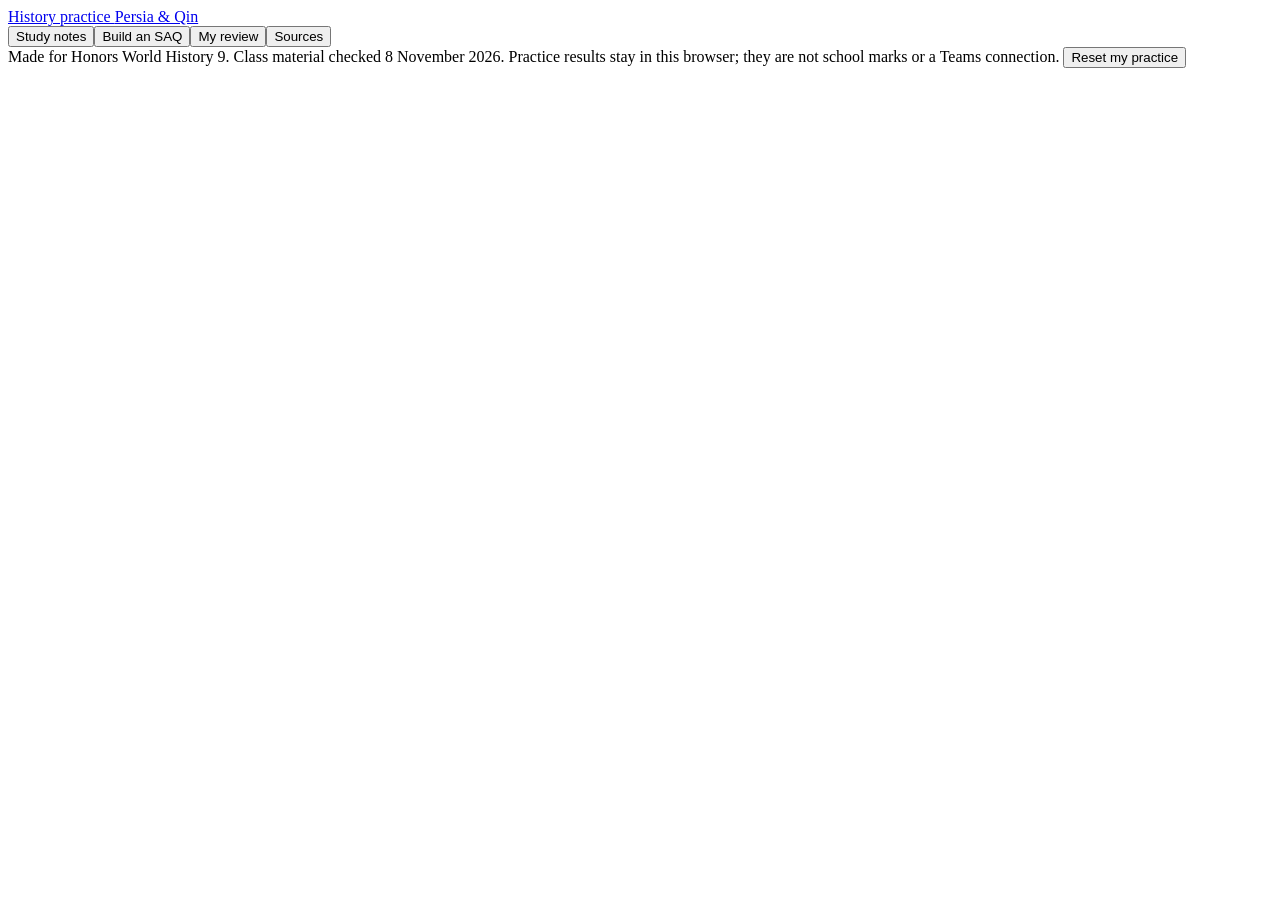
==== index.html @ c7b2fda8 "Publish index.html from verified mobile study guide" ====
<!doctype html>
<html lang="en"><head><meta charset="utf-8"><meta name="viewport" content="width=device-width,initial-scale=1"><meta name="description" content="Brief Persia and Qin revision notes with a sentence-building TEA practice game."><title>Persia & Qin • SAQ Lab</title><link rel="stylesheet" href="style.css"><script defer src="data.js"></script><script defer src="app.js"></script></head>
<body><header><a class="brand" href="#notes">History practice <span>Persia & Qin</span></a><nav aria-label="Main"><button data-view="notes">Study notes</button><button data-view="practice">Build an SAQ</button><button data-view="review">My review</button><button data-view="sources">Sources</button></nav></header><main id="main"></main><footer>Made for Honors World History 9. Class material checked 8 November 2026. Practice results stay in this browser; they are not school marks or a Teams connection. <button id="reset">Reset my practice</button></footer><dialog id="confirm"><h2>Reset all practice?</h2><p>This clears this site’s saved choices and first-answer scores on this browser only.</p><button id="cancelReset">Keep progress</button><button id="doReset">Reset progress</button></dialog></body></html>
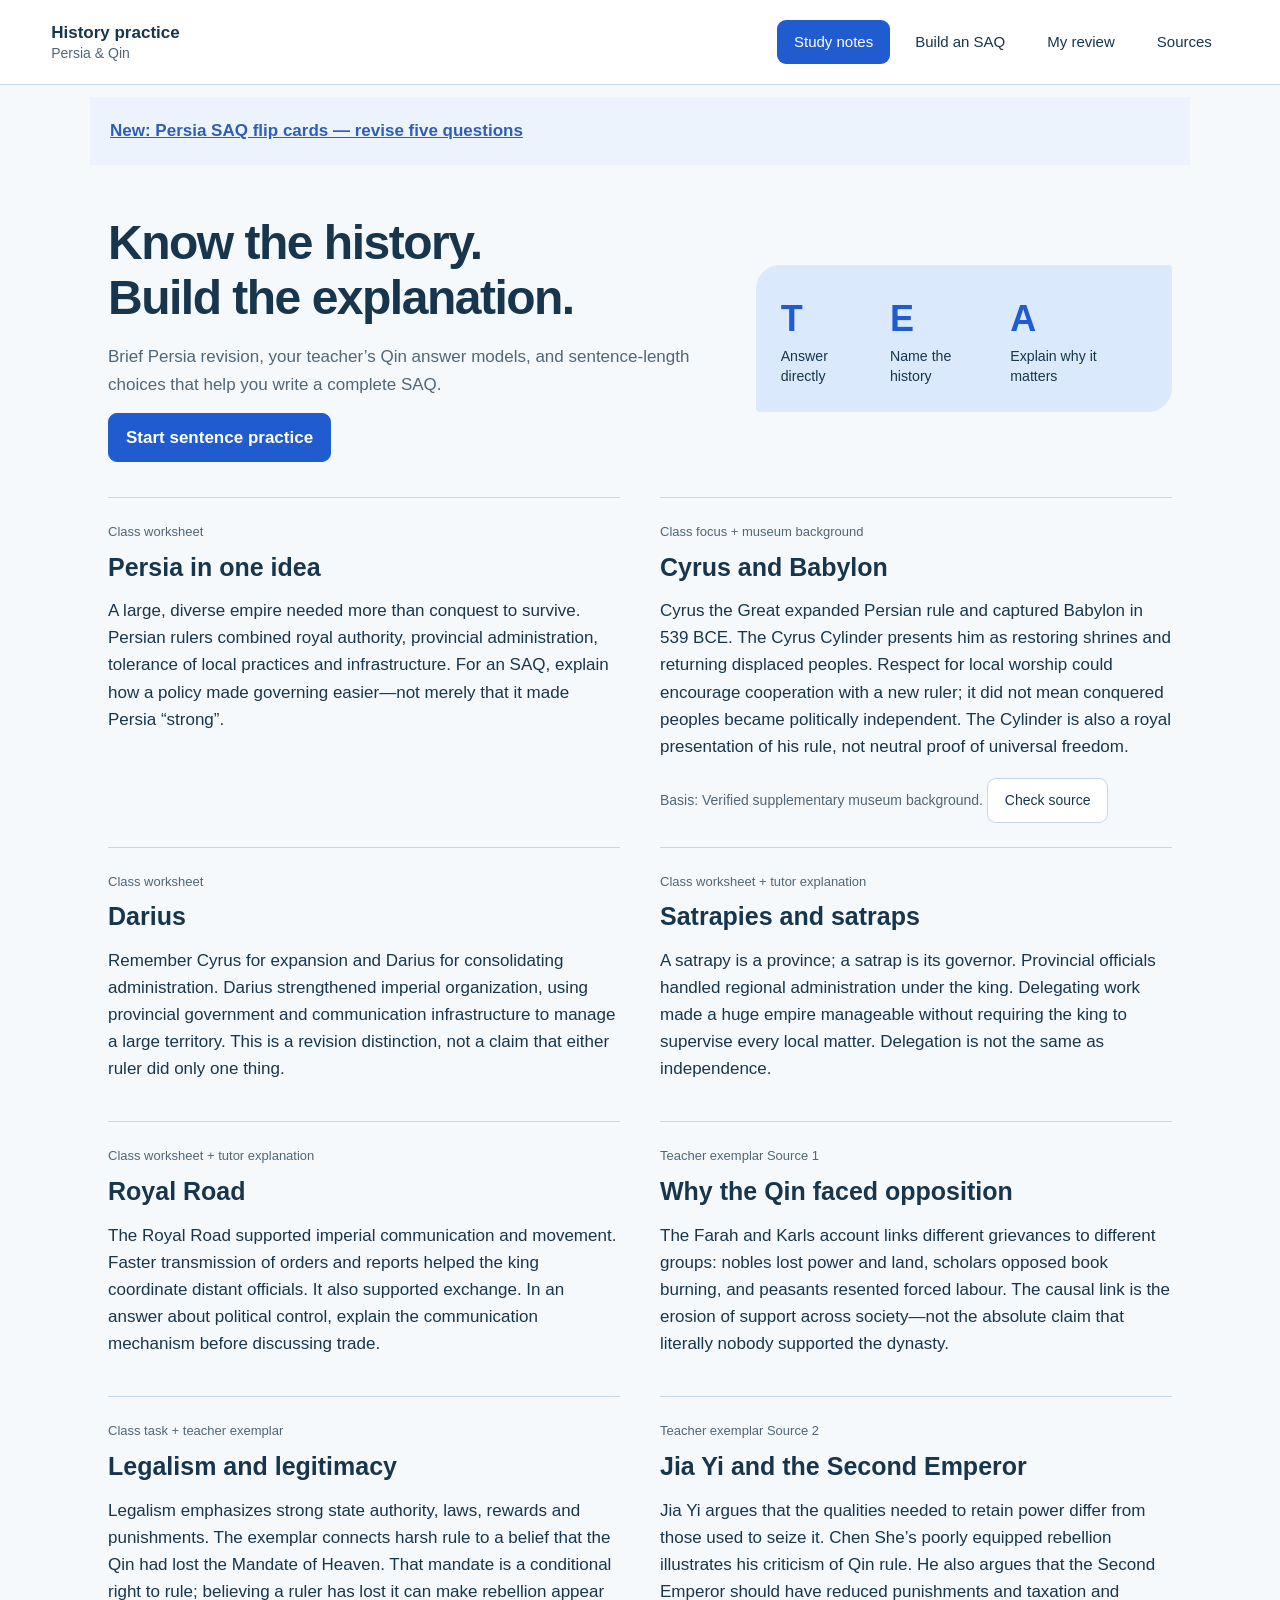
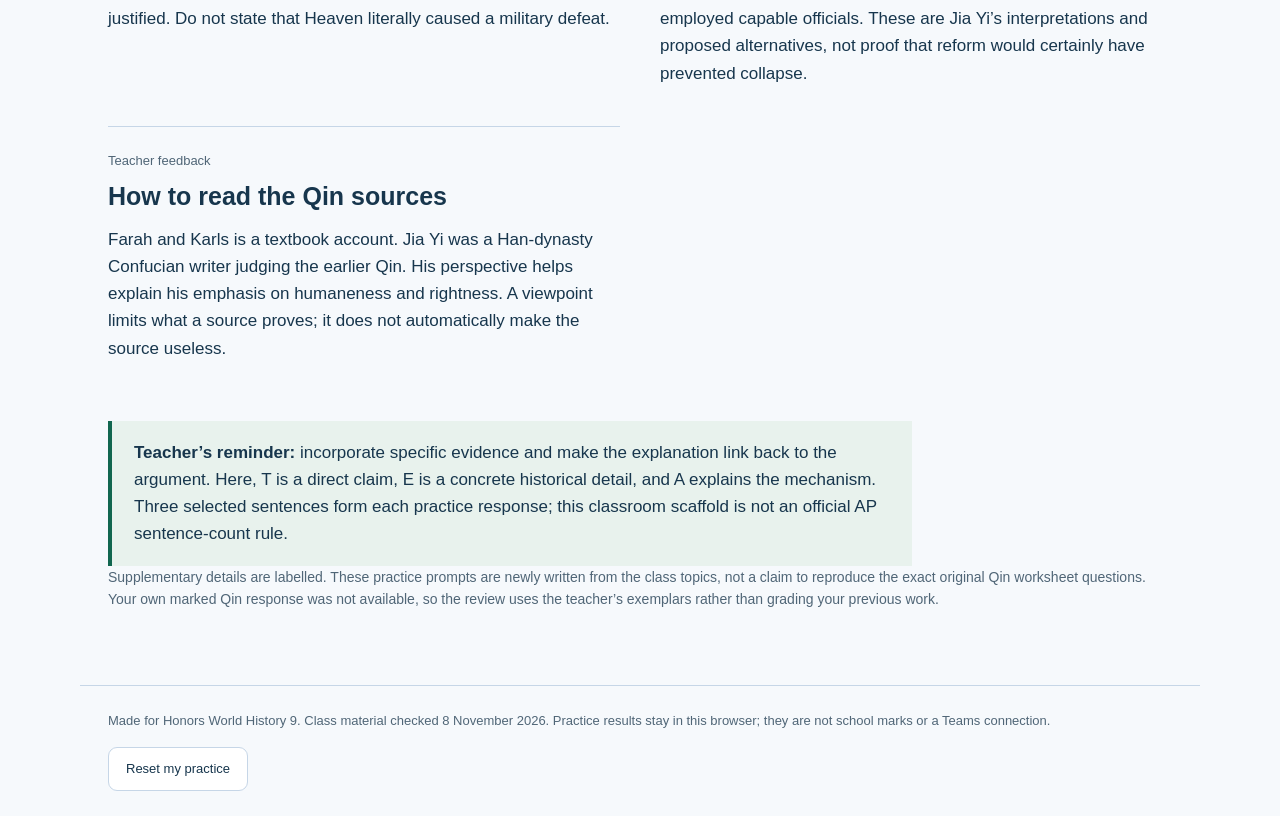
==== commit 571b9e2b: "Link the Persia SAQ answer cards from the study guide" ====
--- a/index.html
+++ b/index.html
@@ -1,3 +1,3 @@
 <!doctype html>
 <html lang="en"><head><meta charset="utf-8"><meta name="viewport" content="width=device-width,initial-scale=1"><meta name="description" content="Brief Persia and Qin revision notes with a sentence-building TEA practice game."><title>Persia & Qin • SAQ Lab</title><link rel="stylesheet" href="style.css"><script defer src="data.js"></script><script defer src="app.js"></script></head>
-<body><header><a class="brand" href="#notes">History practice <span>Persia & Qin</span></a><nav aria-label="Main"><button data-view="notes">Study notes</button><button data-view="practice">Build an SAQ</button><button data-view="review">My review</button><button data-view="sources">Sources</button></nav></header><main id="main"></main><footer>Made for Honors World History 9. Class material checked 8 November 2026. Practice results stay in this browser; they are not school marks or a Teams connection. <button id="reset">Reset my practice</button></footer><dialog id="confirm"><h2>Reset all practice?</h2><p>This clears this site’s saved choices and first-answer scores on this browser only.</p><button id="cancelReset">Keep progress</button><button id="doReset">Reset progress</button></dialog></body></html>
+<body><header><a class="brand" href="#notes">History practice <span>Persia & Qin</span></a><nav aria-label="Main"><button data-view="notes">Study notes</button><button data-view="practice">Build an SAQ</button><button data-view="review">My review</button><button data-view="sources">Sources</button></nav></header><aside style="max-width:1100px;margin:12px auto;padding:12px 20px;background:#edf3fc;color:#142d50"><a href="cards.html" style="display:inline-flex;min-height:44px;align-items:center;color:#305db8;font-weight:700">New: Persia SAQ flip cards — revise five questions</a></aside><main id="main"></main><footer>Made for Honors World History 9. Class material checked 8 November 2026. Practice results stay in this browser; they are not school marks or a Teams connection. <button id="reset">Reset my practice</button></footer><dialog id="confirm"><h2>Reset all practice?</h2><p>This clears this site’s saved choices and first-answer scores on this browser only.</p><button id="cancelReset">Keep progress</button><button id="doReset">Reset progress</button></dialog></body></html>
--- a/style.css
+++ b/style.css
@@ -0,0 +1,33 @@
+:root{--ink:#17364d;--blue:#205bd0;--light:#edf4fc;--paper:#fff;--edge:#c6d6e7;--muted:#506677;--good:#11664f;--bad:#9a3028}*{box-sizing:border-box}body{margin:0;background:#f6f9fc;color:var(--ink);font:17px/1.6 'Avenir Next',Avenir,'Segoe UI',sans-serif}button,a,input{font:inherit}button{cursor:pointer}button:focus-visible,a:focus-visible,summary:focus-visible{outline:3px solid #bd6718;outline-offset:4px}button{border:1px solid var(--edge);border-radius:9px;background:white;padding:10px 17px;color:var(--ink)}button:hover:not(:disabled){border-color:var(--blue);background:var(--light)}button:disabled{cursor:default}a{color:var(--blue)}header{display:flex;justify-content:space-between;align-items:center;gap:22px;padding:20px 4vw;border-bottom:1px solid var(--edge);background:white}.brand{text-decoration:none;color:var(--ink);font-weight:750;line-height:1.3}.brand span{display:block;color:var(--muted);font-weight:400;font-size:14px}nav{display:flex;gap:8px;flex-wrap:wrap}nav button{border:0;background:transparent;font-size:15px}nav button.active{background:var(--blue);color:white}main{max-width:1120px;margin:0 auto;padding:38px 28px 60px;min-height:70vh}h1{font-size:clamp(30px,4vw,48px);letter-spacing:-1.5px;line-height:1.15;margin:0 0 18px}h2{font-size:25px;line-height:1.25;margin:0 0 14px}h3{font-size:20px;margin:0 0 9px}p{margin:0 0 15px}.intro{max-width:760px;color:var(--muted)}.hero{display:grid;grid-template-columns:1.45fr 1fr;gap:44px;align-items:center;margin-bottom:35px}.method{background:#dae9fc;border-radius:24px 4px 24px 4px;padding:25px;display:flex;gap:14px;align-items:center}.method b{font-size:36px;color:var(--blue);display:block}.method small{line-height:1.4;display:block}.primary{background:var(--blue);color:white;border-color:var(--blue);font-weight:650}.primary:hover:not(:disabled){background:#1647a5;color:white}.notes-grid{display:grid;grid-template-columns:1fr 1fr;gap:0 40px}.note{padding:24px 0;border-top:1px solid var(--edge)}.tag{font-size:13px;color:var(--muted);margin-bottom:9px}.note p{max-width:64ch}.hint{background:#e8f2ed;border-left:4px solid var(--good);padding:18px 22px;margin-top:20px;max-width:85ch}.layout{display:grid;grid-template-columns:235px 1fr;gap:36px}.rail button{display:block;width:100%;text-align:left;margin-bottom:9px;font-size:14px}.rail button.active{background:var(--ink);color:white}.rail small{display:block;color:var(--muted);font-size:12px}.rail button.active small{color:#dceafa}.progress{height:9px;background:#d7e3ef;border-radius:6px;overflow:hidden;margin:15px 0 20px}.progress span{display:block;height:100%;background:var(--blue)}.muted{color:var(--muted)}.step-label{font-size:14px;color:var(--blue);font-weight:700;margin-bottom:9px}.choices{display:grid;gap:12px;margin:22px 0}.choice{display:flex;gap:16px;text-align:left;padding:18px;line-height:1.6;background:white}.choice .letter{font-weight:bold;color:var(--blue)}.choice.selected{border:2px solid var(--bad);background:#fff0ed}.choice.correct{border:2px solid var(--good);background:#e8f5ef}.feedback{padding:18px;background:white;border:1px solid var(--edge);border-radius:10px;margin-bottom:18px}.feedback strong{display:block;color:var(--good)}.feedback.wrong strong{color:var(--bad)}.assembled{margin-top:27px;border-top:1px solid var(--edge);padding-top:22px}.sentence{padding:9px 12px;margin-bottom:8px;background:white}.sentence b{color:var(--blue);margin-right:9px}.source{font-size:14px;margin-top:18px;color:var(--muted)}.score{font-size:32px;font-weight:750}.review-row{padding:20px 0;border-top:1px solid var(--edge)}details{margin:12px 0}summary{cursor:pointer;font-weight:650}.quote{font-family:Georgia,serif;font-size:19px;border-left:3px solid var(--edge);padding-left:18px;margin:15px 0}.tools{display:flex;gap:10px;flex-wrap:wrap}.small{font-size:14px}footer{max-width:1120px;margin:auto;padding:25px 28px;border-top:1px solid var(--edge);font-size:13px;color:var(--muted)}footer button{display:block;margin-top:15px;font-size:13px}dialog{border:1px solid var(--edge);border-radius:15px;padding:28px;max-width:480px}dialog::backdrop{background:#132a4660}.source-block{padding:25px 0;border-top:1px solid var(--edge);max-width:82ch}button:disabled:not(.choice){opacity:.6}.complete{padding:24px;background:#e8f5ef;border-radius:14px;margin-top:20px}@media(max-width:760px){header{align-items:flex-start;flex-direction:column;padding:17px 20px}nav{gap:2px}nav button{padding:8px 10px}main{padding:28px 20px 40px}.hero,.notes-grid,.layout{grid-template-columns:1fr;gap:20px}.hero{margin-bottom:20px}.rail{display:flex;overflow-x:auto;gap:8px;padding-bottom:8px}.rail button{min-width:160px;margin:0}.method{padding:18px}.choice{padding:14px;gap:10px}h1{letter-spacing:-.7px}footer{padding:20px}.notes-grid{gap:0}}@media print{header,footer,button,.rail,.choices,.feedback{display:none!important}main{padding:0;max-width:none}.hero,.notes-grid,.layout{display:block}body{background:white;color:black;font-size:12pt}.note{break-inside:avoid}.method{background:white}.source-block{break-inside:avoid}}
+:root nav button.active:hover{background:var(--blue);color:white}
+:root{scroll-padding-top:16px;-webkit-text-size-adjust:100%;text-size-adjust:100%}
+.mission-picker{display:none}
+.layout>*,.hero>*,.notes-grid>*{min-width:0}
+button,select{touch-action:manipulation}
+.choice span:last-child,p,a{overflow-wrap:anywhere}
+@media(max-width:760px){
+  header{padding:14px max(16px,env(safe-area-inset-right)) 12px max(16px,env(safe-area-inset-left));gap:12px}
+  nav{display:grid;grid-template-columns:repeat(4,minmax(0,1fr));gap:4px;width:100%}
+  nav button{min-height:44px;padding:7px 4px;font-size:13px;line-height:1.3}
+  main{padding:22px max(16px,env(safe-area-inset-right)) 35px max(16px,env(safe-area-inset-left))}
+  .layout{gap:18px}
+  .rail{display:none}
+  .mission-picker{display:block}
+  .mission-picker label{display:block;font-size:14px;font-weight:650;margin-bottom:5px}
+  .mission-picker select{width:100%;max-width:100%;min-height:48px;padding:10px 32px 10px 12px;border:1px solid var(--edge);border-radius:9px;background:white;color:var(--ink);font:16px/1.4 'Avenir Next',Avenir,'Segoe UI',sans-serif}
+  select:focus-visible{outline:3px solid #bd6718;outline-offset:3px}
+  h1{font-size:30px;line-height:1.2;margin-bottom:14px}
+  h2{font-size:22px;line-height:1.35}
+  .choice{min-height:48px;padding:14px;font-size:16px;line-height:1.65;align-items:flex-start}
+  .choice .letter{flex:0 0 16px}
+  .tools{display:grid;grid-template-columns:1fr}
+  button:not(nav button){min-height:44px}
+  .feedback{font-size:16px;padding:15px}
+  .hint{padding:15px 17px}
+  footer{padding:20px 16px calc(20px + env(safe-area-inset-bottom))}
+  dialog{width:calc(100% - 32px);max-height:calc(100dvh - 48px);overflow:auto;padding:22px}
+  dialog button{display:block;width:100%;margin-top:10px}
+}
+@media(max-width:359px){nav{grid-template-columns:repeat(2,minmax(0,1fr))}main{padding-left:14px;padding-right:14px}.method{gap:10px;padding:16px}.method b{font-size:30px}.method small{font-size:12px}.quote{font-size:17px}}
+@media print{.mission-picker{display:none!important}}
+button{min-height:44px}
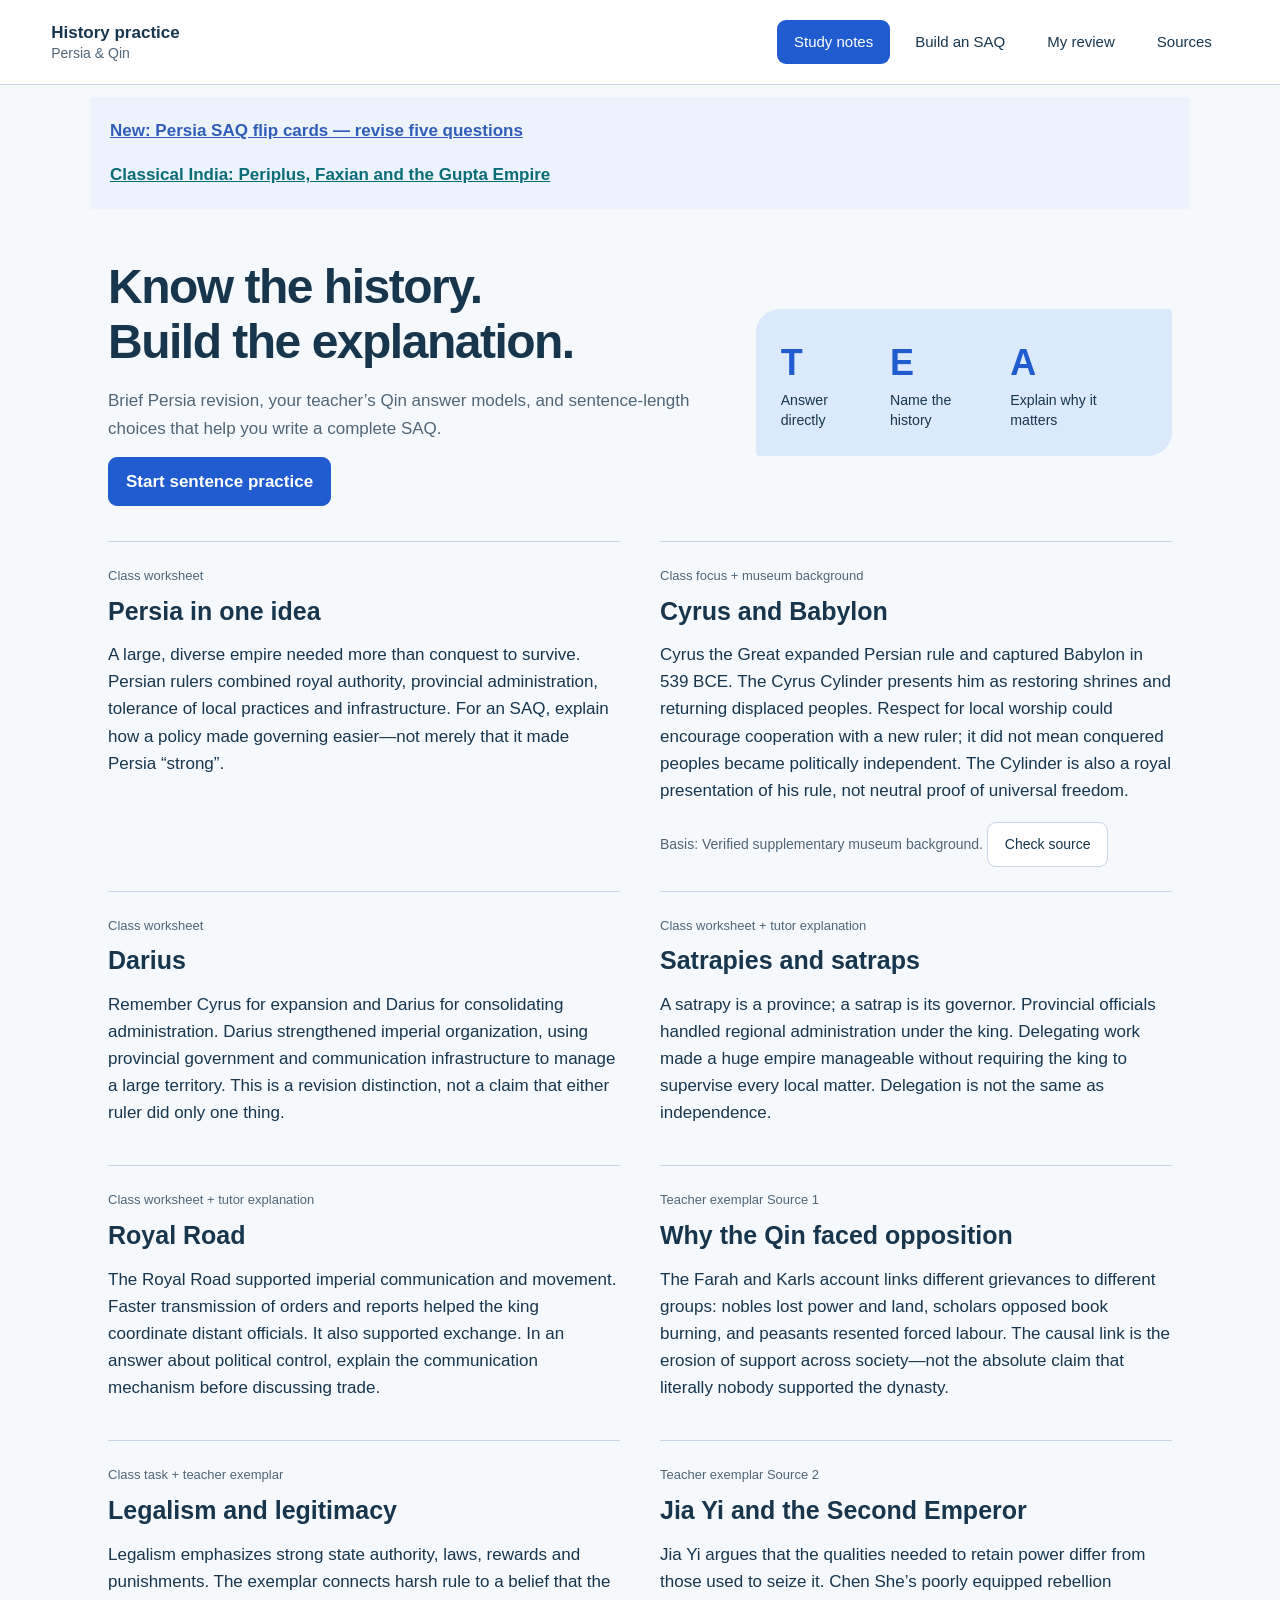
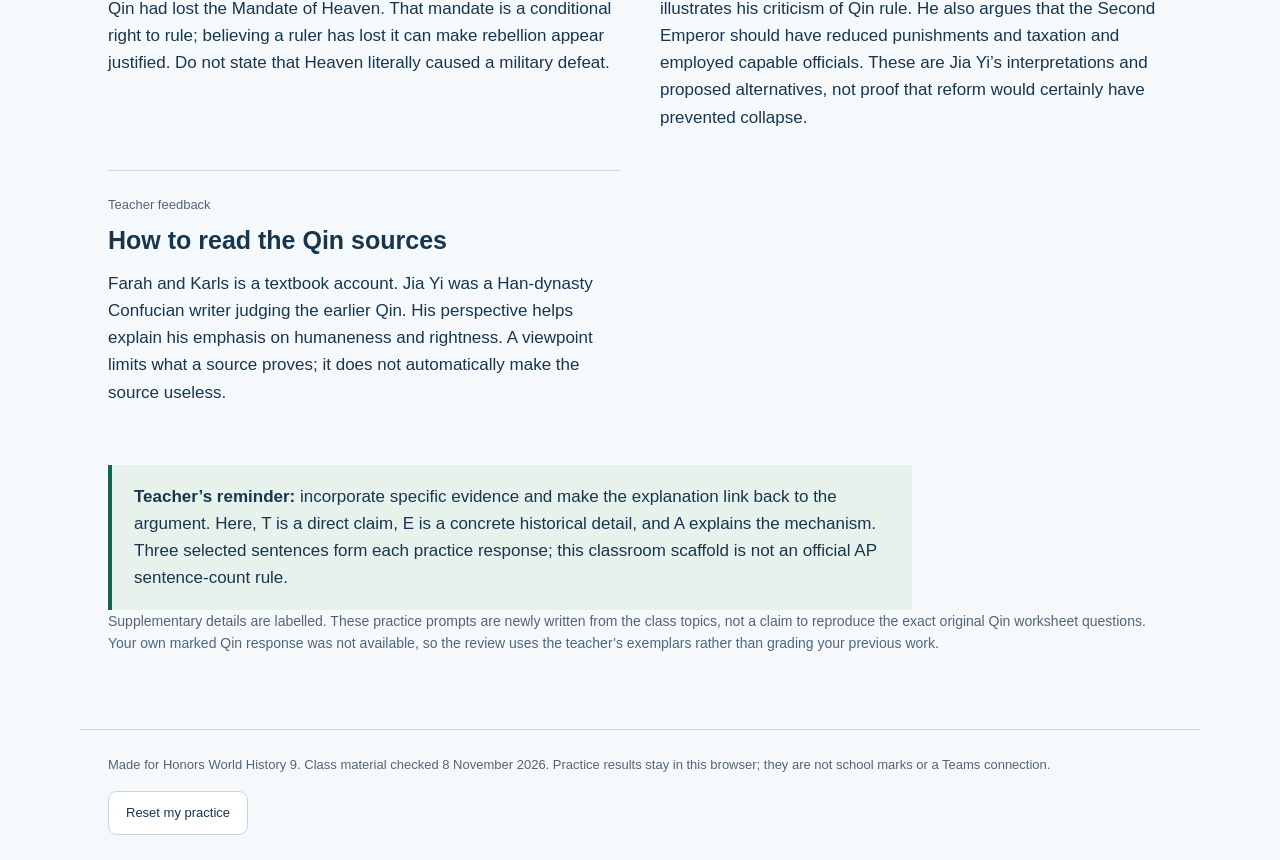
==== commit 8b8f012d: "Link the Classical India source-analysis guide" ====
--- a/index.html
+++ b/index.html
@@ -1,3 +1,3 @@
 <!doctype html>
 <html lang="en"><head><meta charset="utf-8"><meta name="viewport" content="width=device-width,initial-scale=1"><meta name="description" content="Brief Persia and Qin revision notes with a sentence-building TEA practice game."><title>Persia & Qin • SAQ Lab</title><link rel="stylesheet" href="style.css"><script defer src="data.js"></script><script defer src="app.js"></script></head>
-<body><header><a class="brand" href="#notes">History practice <span>Persia & Qin</span></a><nav aria-label="Main"><button data-view="notes">Study notes</button><button data-view="practice">Build an SAQ</button><button data-view="review">My review</button><button data-view="sources">Sources</button></nav></header><aside style="max-width:1100px;margin:12px auto;padding:12px 20px;background:#edf3fc;color:#142d50"><a href="cards.html" style="display:inline-flex;min-height:44px;align-items:center;color:#305db8;font-weight:700">New: Persia SAQ flip cards — revise five questions</a></aside><main id="main"></main><footer>Made for Honors World History 9. Class material checked 8 November 2026. Practice results stay in this browser; they are not school marks or a Teams connection. <button id="reset">Reset my practice</button></footer><dialog id="confirm"><h2>Reset all practice?</h2><p>This clears this site’s saved choices and first-answer scores on this browser only.</p><button id="cancelReset">Keep progress</button><button id="doReset">Reset progress</button></dialog></body></html>
+<body><header><a class="brand" href="#notes">History practice <span>Persia & Qin</span></a><nav aria-label="Main"><button data-view="notes">Study notes</button><button data-view="practice">Build an SAQ</button><button data-view="review">My review</button><button data-view="sources">Sources</button></nav></header><aside style="max-width:1100px;margin:12px auto;padding:12px 20px;background:#edf3fc;color:#142d50"><a href="cards.html" style="display:inline-flex;min-height:44px;align-items:center;color:#305db8;font-weight:700">New: Persia SAQ flip cards — revise five questions</a><br><a href="india.html" style="display:inline-flex;min-height:44px;align-items:center;color:#096c77;font-weight:700">Classical India: Periplus, Faxian and the Gupta Empire</a></aside><main id="main"></main><footer>Made for Honors World History 9. Class material checked 8 November 2026. Practice results stay in this browser; they are not school marks or a Teams connection. <button id="reset">Reset my practice</button></footer><dialog id="confirm"><h2>Reset all practice?</h2><p>This clears this site’s saved choices and first-answer scores on this browser only.</p><button id="cancelReset">Keep progress</button><button id="doReset">Reset progress</button></dialog></body></html>
